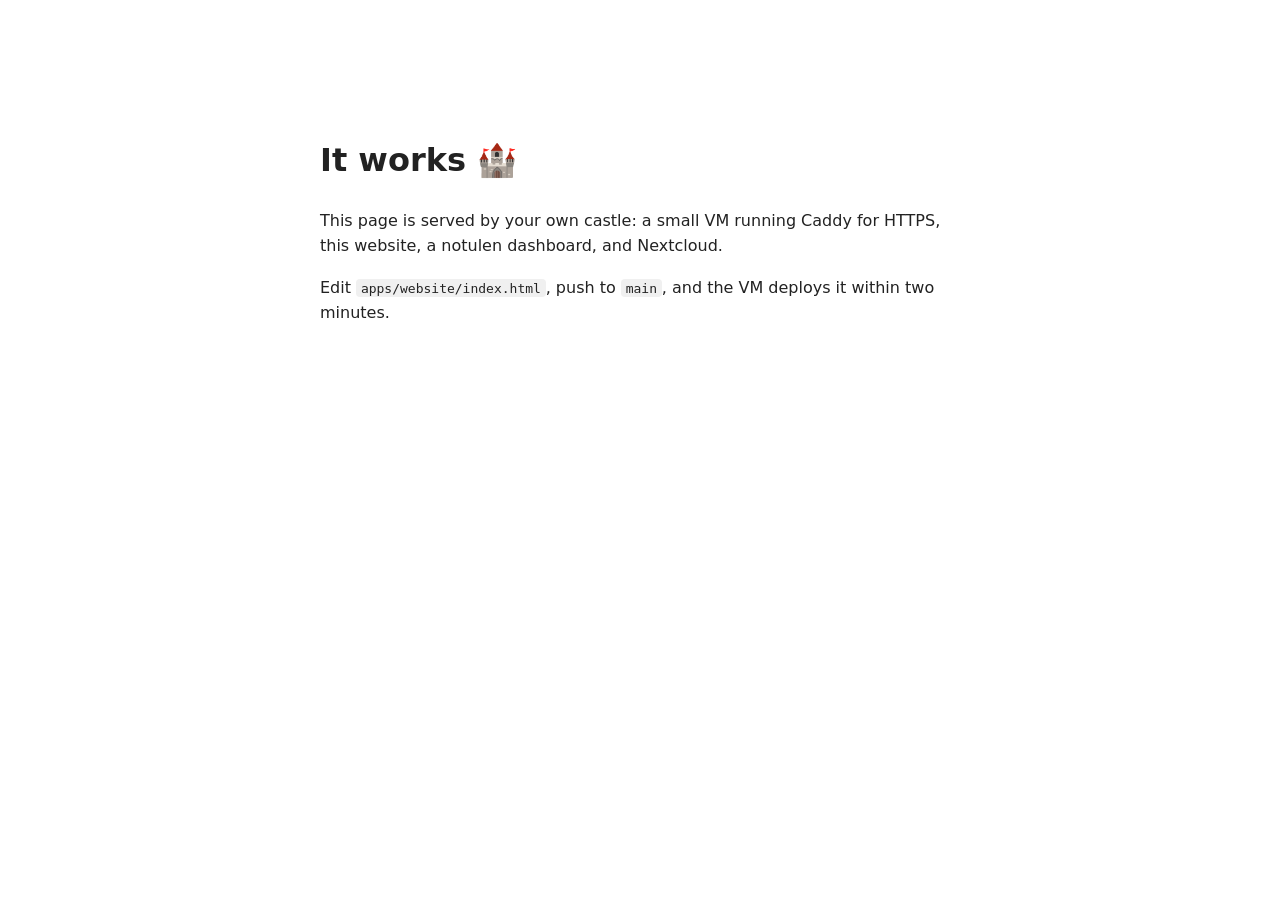
==== apps/website/index.html @ 88b10087 "castle: initial starter kit Full stack for beginners: Claude workflow system (skills, hooks, soul, C" ====
<!doctype html>
<html lang="en">
<head>
  <meta charset="utf-8">
  <meta name="viewport" content="width=device-width, initial-scale=1">
  <title>It works</title>
  <style>
    body { font-family: system-ui, sans-serif; max-width: 40rem; margin: 15vh auto; padding: 0 1rem; line-height: 1.6; color: #222; }
    h1 { font-size: 2rem; }
    code { background: #f0f0f0; padding: 0.1rem 0.3rem; border-radius: 4px; }
  </style>
</head>
<body>
  <h1>It works 🏰</h1>
  <p>This page is served by your own castle: a small VM running Caddy for HTTPS, this website, a notulen dashboard, and Nextcloud.</p>
  <p>Edit <code>apps/website/index.html</code>, push to <code>main</code>, and the VM deploys it within two minutes.</p>
</body>
</html>
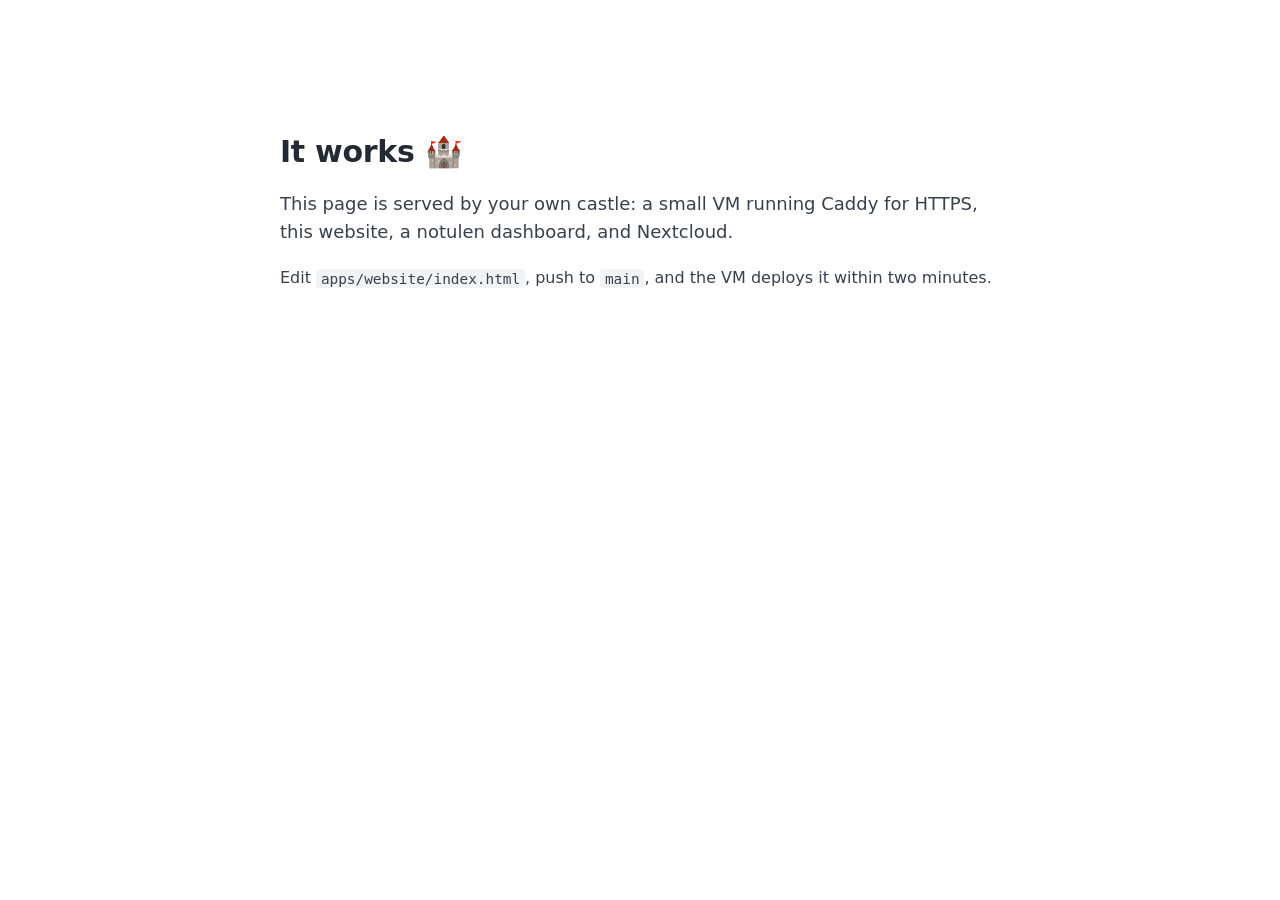
==== commit cf7c6543: "documents: design system, generator, email, business intake design/: placeholder token package (sing" ====
--- a/apps/website/index.html
+++ b/apps/website/index.html
@@ -4,15 +4,16 @@
   <meta charset="utf-8">
   <meta name="viewport" content="width=device-width, initial-scale=1">
   <title>It works</title>
+  <link rel="stylesheet" href="/design/index.css">
   <style>
-    body { font-family: system-ui, sans-serif; max-width: 40rem; margin: 15vh auto; padding: 0 1rem; line-height: 1.6; color: #222; }
-    h1 { font-size: 2rem; }
-    code { background: #f0f0f0; padding: 0.1rem 0.3rem; border-radius: 4px; }
+    /* Page layout only; colors, fonts, and sizes come from /design/index.css */
+    body { max-width: var(--container-md); margin: 15vh auto; padding: 0 var(--space-4); }
+    h1 { font-size: var(--fs-h2); }
   </style>
 </head>
 <body>
   <h1>It works 🏰</h1>
-  <p>This page is served by your own castle: a small VM running Caddy for HTTPS, this website, a notulen dashboard, and Nextcloud.</p>
+  <p class="lead">This page is served by your own castle: a small VM running Caddy for HTTPS, this website, a notulen dashboard, and Nextcloud.</p>
   <p>Edit <code>apps/website/index.html</code>, push to <code>main</code>, and the VM deploys it within two minutes.</p>
 </body>
 </html>
--- a/design/index.css
+++ b/design/index.css
@@ -0,0 +1,12 @@
+/* ============================================================================
+   DESIGN SYSTEM ENTRY POINT - the ONE file every surface imports.
+   The website (apps/website/) and documents (apps/documents/) both link
+   THIS file only; never import tokens.css or base.css directly. That way
+   a restyle here changes everything at once.
+
+     tokens.css   colors, fonts, sizes, spacing (the values)
+     base.css     plain HTML defaults + .lead / .muted / .eyebrow (the rules)
+   ============================================================================ */
+
+@import url('tokens.css');
+@import url('base.css');
